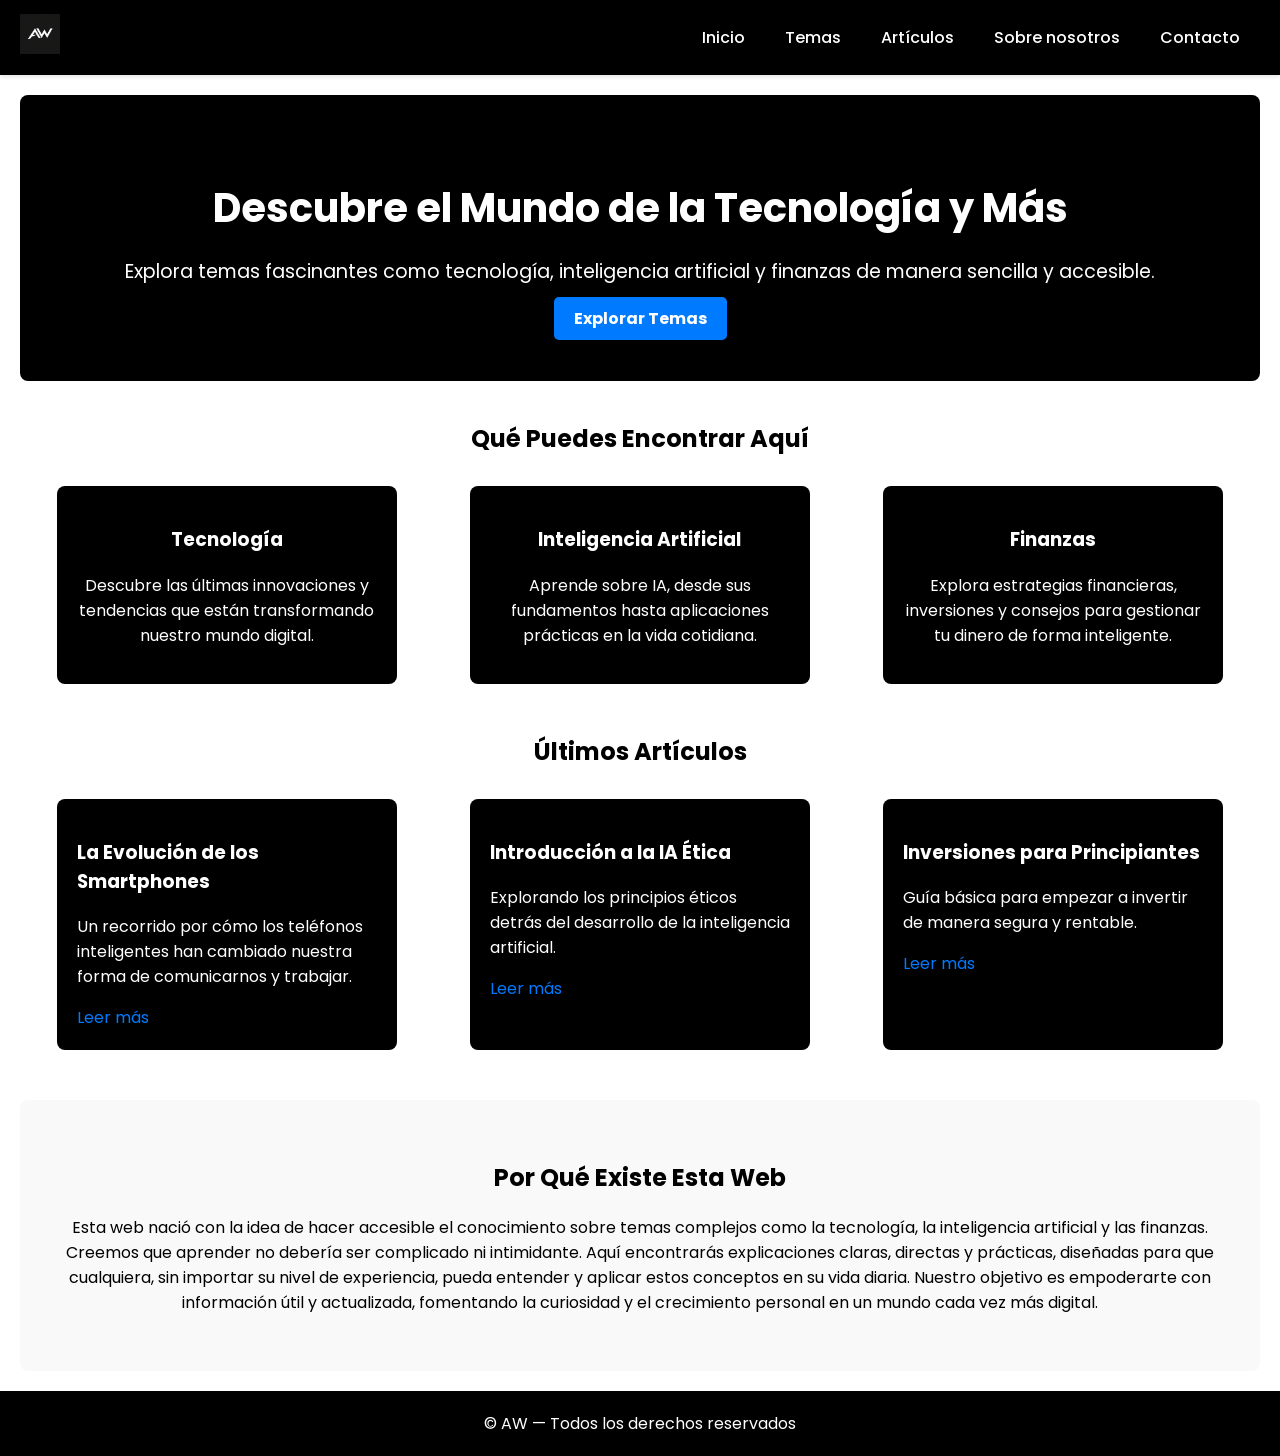
==== index.html @ abb4c3f6 "proyecto de una web 100% con ia" ====
<!DOCTYPE html>
<html lang="es">
<head>
    <meta charset="UTF-8">
    <meta name="viewport" content="width=device-width, initial-scale=1.0">
    <title>Proyecto Web</title>
    <link rel="stylesheet" href="assets/css/header.css">
    <link rel="icon" type="image/png" href="assets/img/logo.png">
</head>
<body>
    <header>
        <a href="index.html" class="logo-link">
            <img src="assets/img/logo.png" alt="Logo" class="logo">
        </a>
        <nav>
            <ul>
                <li><a href="index.html">Inicio</a></li>
                <li class="desplegable">
                    <a href="temas/todosTemas.html">Temas</a>
                    <ul class="submenú">
                        <li><a href="temas/tecnologia.html">Tecnología</a></li>
                        <li><a href="temas/ia.html">IA</a></li>
                        <li><a href="temas/finanzas.html">Finanzas</a></li>
                    </ul>
                </li>
                <li class="desplegable">
                    <a href="articulos/articulosTodo.html">Artículos</a>
                    <ul class="submenú">
                        <li><a href="articulos/articulo1.html">La Evolución de los Smartphones</a></li>
                        <li><a href="articulos/articulo2.html">Introducción a la IA Ética</a></li>
                        <li><a href="articulos/articulo3.html">Inversiones para Principiantes</a></li>
                    </ul>
                </li>
                <li><a href="about.html">Sobre nosotros</a></li>
                <li><a href="contacto.html">Contacto</a></li>
            </ul>
        </nav>
        <button id="hamburger" class="hamburger">
            <span></span>
            <span></span>
            <span></span>
        </button>
        <div id="mobile-menu" class="mobile-menu">
            <ul>
                <li><a href="index.html">Inicio</a></li>
                <li class="desplegable">
                    <a href="temas/todosTemas.html">Temas</a>
                    <ul class="submenú">
                        <li><a href="temas/tecnologia.html">Tecnología</a></li>
                        <li><a href="temas/ia.html">IA</a></li>
                        <li><a href="temas/finanzas.html">Finanzas</a></li>
                    </ul>
                </li>
                <li class="desplegable">
                    <a href="articulos/articulosTodo.html">Artículos</a>
                    <ul class="submenú">
                        <li><a href="articulos/articulo1.html">La Evolución de los Smartphones</a></li>
                        <li><a href="articulos/articulo2.html">Introducción a la IA Ética</a></li>
                        <li><a href="articulos/articulo3.html">Inversiones para Principiantes</a></li>
                    </ul>
                </li>
                <li><a href="about.html">Sobre nosotros</a></li>
                <li><a href="contacto.html">Contacto</a></li>
            </ul>
        </div>
    </header>
    <nav>
        <!-- Navegación -->
    </nav>
    <main style="padding: 20px; font-family: 'Poppins', sans-serif; background-color: #fff; color: #000;">
        <!-- Hero principal -->
        <section style="text-align: center; padding: 50px 20px; background-color: #000; color: #fff; border-radius: 8px; margin-bottom: 40px;">
            <h1 style="font-size: 2.5em; margin-bottom: 10px;">Descubre el Mundo de la Tecnología y Más</h1>
            <p style="font-size: 1.2em; margin-bottom: 20px;">Explora temas fascinantes como tecnología, inteligencia artificial y finanzas de manera sencilla y accesible.</p>
            <a href="temas/todosTemas.html" style="background-color: #007bff; color: #fff; padding: 10px 20px; text-decoration: none; border-radius: 5px; font-weight: bold;">Explorar Temas</a>
        </section>

        <!-- Qué puedes encontrar aquí -->
        <section style="margin-bottom: 40px;">
            <h2 style="text-align: center; margin-bottom: 20px;">Qué Puedes Encontrar Aquí</h2>
            <div style="display: flex; justify-content: space-around; flex-wrap: wrap;">
                <div style="background-color: #000; color: #fff; padding: 20px; margin: 10px; border-radius: 8px; width: 300px; text-align: center;">
                    <h3>Tecnología</h3>
                    <p>Descubre las últimas innovaciones y tendencias que están transformando nuestro mundo digital.</p>
                </div>
                <div style="background-color: #000; color: #fff; padding: 20px; margin: 10px; border-radius: 8px; width: 300px; text-align: center;">
                    <h3>Inteligencia Artificial</h3>
                    <p>Aprende sobre IA, desde sus fundamentos hasta aplicaciones prácticas en la vida cotidiana.</p>
                </div>
                <div style="background-color: #000; color: #fff; padding: 20px; margin: 10px; border-radius: 8px; width: 300px; text-align: center;">
                    <h3>Finanzas</h3>
                    <p>Explora estrategias financieras, inversiones y consejos para gestionar tu dinero de forma inteligente.</p>
                </div>
            </div>
        </section>

        <!-- Últimos artículos -->
        <section style="margin-bottom: 40px;">
            <h2 style="text-align: center; margin-bottom: 20px;">Últimos Artículos</h2>
            <div style="display: flex; justify-content: space-around; flex-wrap: wrap;">
                <div style="background-color: #000; color: #fff; padding: 20px; margin: 10px; border-radius: 8px; width: 300px;">
                    <h3>La Evolución de los Smartphones</h3>
                    <p>Un recorrido por cómo los teléfonos inteligentes han cambiado nuestra forma de comunicarnos y trabajar.</p>
                    <a href="articulos/articulo1.html" style="color: #007bff; text-decoration: none;">Leer más</a>
                </div>
                <div style="background-color: #000; color: #fff; padding: 20px; margin: 10px; border-radius: 8px; width: 300px;">
                    <h3>Introducción a la IA Ética</h3>
                    <p>Explorando los principios éticos detrás del desarrollo de la inteligencia artificial.</p>
                    <a href="articulos/articulo2.html" style="color: #007bff; text-decoration: none;">Leer más</a>
                </div>
                <div style="background-color: #000; color: #fff; padding: 20px; margin: 10px; border-radius: 8px; width: 300px;">
                    <h3>Inversiones para Principiantes</h3>
                    <p>Guía básica para empezar a invertir de manera segura y rentable.</p>
                    <a href="articulos/articulo3.html" style="color: #007bff; text-decoration: none;">Leer más</a>
                </div>
            </div>
        </section>

        <!-- Por qué existe esta web -->
        <section style="text-align: center; padding: 40px; background-color: #f9f9f9; border-radius: 8px;">
            <h2>Por Qué Existe Esta Web</h2>
            <p>Esta web nació con la idea de hacer accesible el conocimiento sobre temas complejos como la tecnología, la inteligencia artificial y las finanzas. Creemos que aprender no debería ser complicado ni intimidante. Aquí encontrarás explicaciones claras, directas y prácticas, diseñadas para que cualquiera, sin importar su nivel de experiencia, pueda entender y aplicar estos conceptos en su vida diaria. Nuestro objetivo es empoderarte con información útil y actualizada, fomentando la curiosidad y el crecimiento personal en un mundo cada vez más digital.</p>
        </section>
    </main>
    <footer style="background-color: #000; color: #fff; text-align: center; padding: 20px; font-family: 'Poppins', sans-serif;">
        © AW — Todos los derechos reservados
    </footer>
<script src="assets/js/menu.js"></script>
</body>
</html>
---- assets/css/header.css ----
@import url('https://fonts.googleapis.com/css2?family=Poppins:wght@400;500;600&display=swap');

:root {
    --hover-color: #007bff;
    --primary-bg: #000;
    --primary-text: #fff;
    --body-bg: #fff;
    --body-text: #000;
}

body {
    background-color: var(--body-bg);
    color: var(--body-text);
    font-family: 'Poppins', sans-serif;
    margin: 0;
    padding: 0;
}

header {
    background-color: var(--primary-bg);
    color: var(--primary-text);
    display: flex;
    justify-content: space-between;
    align-items: center;
    padding: 10px 20px;
    box-shadow: 0 2px 4px rgba(0,0,0,0.1);
    position: sticky;
    top: 0;
    z-index: 1000;
    font-family: 'Poppins', sans-serif;
}

.logo {
    height: 40px;
    width: auto;
}

nav ul {
    list-style: none;
    margin: 0;
    padding: 0;
    display: flex;
    align-items: center;
}

nav li {
    position: relative;
}

nav a {
    display: block;
    padding: 15px 20px;
    text-decoration: none;
    color: var(--primary-text);
    font-weight: 500;
    transition: color 0.3s ease;
}

nav a:hover {
    color: var(--hover-color);
}

.desplegable .submenú {
    position: absolute;
    top: 100%;
    left: 0;
    background-color: var(--primary-bg);
    min-width: 200px;
    opacity: 0;
    visibility: hidden;
    transform: translateY(-10px);
    transition: opacity 0.3s ease, transform 0.3s ease, visibility 0.3s ease;
    box-shadow: 0 4px 8px rgba(0,0,0,0.1);
    border-radius: 4px;
}

.desplegable:hover .submenú {
    opacity: 1;
    visibility: visible;
    transform: translateY(0);
}

.submenú li {
    border-bottom: 1px solid #333;
}

.submenú li:last-child {
    border-bottom: none;
}

.submenú a {
    padding: 12px 20px;
    color: var(--primary-text);
}

.submenú a:hover {
    background-color: var(--hover-color);
    color: var(--primary-bg);
}

/* Estilos para menú hamburguesa */
.hamburger {
    display: none;
    flex-direction: column;
    justify-content: space-around;
    width: 30px;
    height: 30px;
    background: var(--primary-bg);
    border: none;
    cursor: pointer;
    padding: 0;
}

.hamburger span {
    width: 100%;
    height: 3px;
    background: var(--primary-text);
    transition: 0.3s;
}

.mobile-menu {
    display: none;
    position: absolute;
    top: 100%;
    left: 0;
    width: 100%;
    background: var(--primary-bg);
    z-index: 999;
    transform: translateY(-100%);
    opacity: 0;
    visibility: hidden;
    transition: transform 0.3s ease, opacity 0.3s ease, visibility 0.3s ease;
}

.mobile-menu.active {
    transform: translateY(0);
    opacity: 1;
    visibility: visible;
}

.mobile-menu ul {
    list-style: none;
    margin: 0;
    padding: 0;
}

.mobile-menu li {
    border-bottom: 1px solid #333;
}

.mobile-menu a {
    display: block;
    padding: 15px 20px;
    color: var(--primary-text);
    text-decoration: none;
    font-weight: 500;
}

.mobile-menu a:hover {
    color: var(--hover-color);
}

/* Media query para pantallas pequeñas */
@media screen and (max-width: 900px) {
    nav ul {
        display: none;
    }
    .hamburger {
        display: flex;
    }
    .mobile-menu {
        display: block;
    }
}




/* Asegurar que header no haga wrap y mantener altura mínima */
header {
    flex-wrap: nowrap;
    align-items: center;
}

/* Forzar ocultación del menú de escritorio en pantallas pequeñas */
@media screen and (max-width: 900px) {
    nav ul {
        display: none !important; /* forzar que no se muestre */
        visibility: hidden;
        height: 0;
        overflow: hidden;
    }

    .hamburger {
        display: flex;
        z-index: 1100;
    }

    /* El mobile-menu debe estar fuera del flujo y oculto por completo */
    .mobile-menu {
        display: none; /* no ocupar espacio hasta que se active */
        position: fixed; /* fijo para que no empuje el contenido */
        top: 60px; /* ajusta según la altura del header */
        left: 0;
        width: 100%;
        max-height: calc(100vh - 60px);
        overflow-y: auto;
        background: var(--primary-bg);
        z-index: 1050;
        transform: translateY(-10px);
        opacity: 0;
        visibility: hidden;
        transition: transform 0.25s ease, opacity 0.25s ease, visibility 0.25s;
    }

    /* Cuando esté activo, que se muestre */
    .mobile-menu.active {
        display: block;
        transform: translateY(0);
        opacity: 1;
        visibility: visible;
    }

    /* Ajustes de los enlaces dentro del mobile-menu */
    .mobile-menu ul {
        padding: 10px 0;
    }

    .mobile-menu li {
        border-bottom: 1px solid #111;
    }

    /* Evitar que el header aumente su altura por el mobile-menu */
    header {
        height: 60px; /* fija la altura del header en móvil */
    }
}
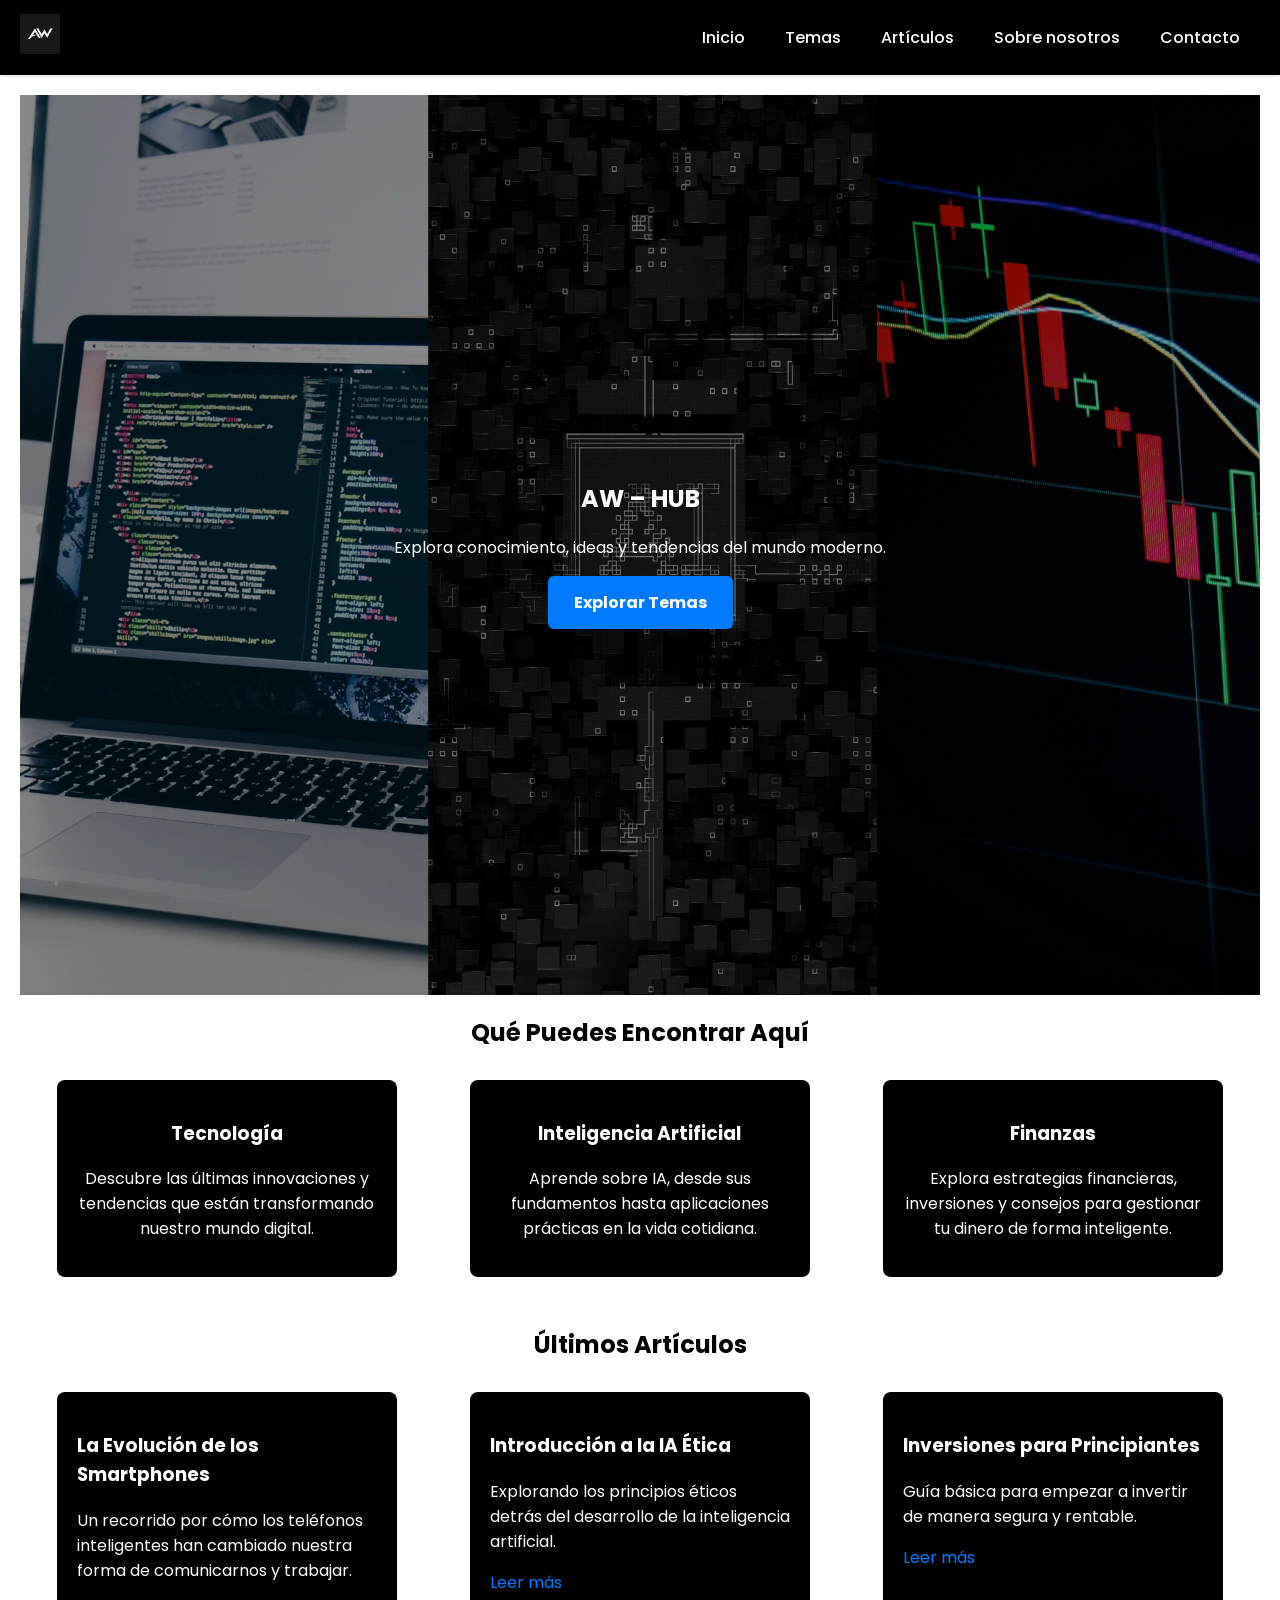
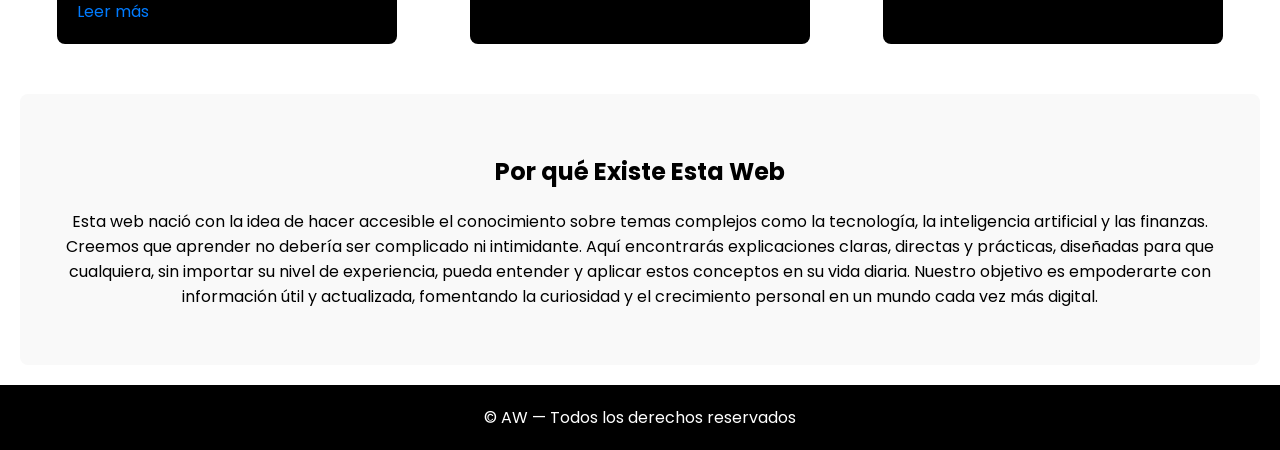
==== commit fd2168f3: "Hero creado en inicio" ====
--- a/index.html
+++ b/index.html
@@ -3,7 +3,7 @@
 <head>
     <meta charset="UTF-8">
     <meta name="viewport" content="width=device-width, initial-scale=1.0">
-    <title>Proyecto Web</title>
+    <title>AW HUB</title>
     <link rel="stylesheet" href="assets/css/header.css">
     <link rel="icon" type="image/png" href="assets/img/logo.png">
 </head>
@@ -35,44 +35,29 @@
                 <li><a href="contacto.html">Contacto</a></li>
             </ul>
         </nav>
-        <button id="hamburger" class="hamburger">
+        <button id="hamburger" class="hamburger" type="button" aria-controls="mobile-menu" aria-expanded="false" aria-label="Abrir menú de navegación">
             <span></span>
             <span></span>
             <span></span>
         </button>
-        <div id="mobile-menu" class="mobile-menu">
+        <div id="mobile-menu" class="mobile-menu" aria-hidden="true">
             <ul>
                 <li><a href="index.html">Inicio</a></li>
-                <li class="desplegable">
-                    <a href="temas/todosTemas.html">Temas</a>
-                    <ul class="submenú">
-                        <li><a href="temas/tecnologia.html">Tecnología</a></li>
-                        <li><a href="temas/ia.html">IA</a></li>
-                        <li><a href="temas/finanzas.html">Finanzas</a></li>
-                    </ul>
-                </li>
-                <li class="desplegable">
-                    <a href="articulos/articulosTodo.html">Artículos</a>
-                    <ul class="submenú">
-                        <li><a href="articulos/articulo1.html">La Evolución de los Smartphones</a></li>
-                        <li><a href="articulos/articulo2.html">Introducción a la IA Ética</a></li>
-                        <li><a href="articulos/articulo3.html">Inversiones para Principiantes</a></li>
-                    </ul>
-                </li>
+                <li><a href="temas/todosTemas.html">Temas</a></li>
+                <li><a href="articulos/articulosTodo.html">Artículos</a></li>
                 <li><a href="about.html">Sobre nosotros</a></li>
                 <li><a href="contacto.html">Contacto</a></li>
             </ul>
         </div>
     </header>
-    <nav>
-        <!-- Navegación -->
-    </nav>
     <main style="padding: 20px; font-family: 'Poppins', sans-serif; background-color: #fff; color: #000;">
         <!-- Hero principal -->
-        <section style="text-align: center; padding: 50px 20px; background-color: #000; color: #fff; border-radius: 8px; margin-bottom: 40px;">
-            <h1 style="font-size: 2.5em; margin-bottom: 10px;">Descubre el Mundo de la Tecnología y Más</h1>
-            <p style="font-size: 1.2em; margin-bottom: 20px;">Explora temas fascinantes como tecnología, inteligencia artificial y finanzas de manera sencilla y accesible.</p>
-            <a href="temas/todosTemas.html" style="background-color: #007bff; color: #fff; padding: 10px 20px; text-decoration: none; border-radius: 5px; font-weight: bold;">Explorar Temas</a>
+        <section class="hero">
+            <div class="hero-content">
+                <h1>AW – HUB</h1>
+                <p>Explora conocimiento, ideas y tendencias del mundo moderno.</p>
+                <a href="temas/todosTemas.html" class="hero-button">Explorar Temas</a>
+            </div>
         </section>
 
         <!-- Qué puedes encontrar aquí -->
@@ -118,7 +103,7 @@
 
         <!-- Por qué existe esta web -->
         <section style="text-align: center; padding: 40px; background-color: #f9f9f9; border-radius: 8px;">
-            <h2>Por Qué Existe Esta Web</h2>
+            <h2>Por qué Existe Esta Web</h2>
             <p>Esta web nació con la idea de hacer accesible el conocimiento sobre temas complejos como la tecnología, la inteligencia artificial y las finanzas. Creemos que aprender no debería ser complicado ni intimidante. Aquí encontrarás explicaciones claras, directas y prácticas, diseñadas para que cualquiera, sin importar su nivel de experiencia, pueda entender y aplicar estos conceptos en su vida diaria. Nuestro objetivo es empoderarte con información útil y actualizada, fomentando la curiosidad y el crecimiento personal en un mundo cada vez más digital.</p>
         </section>
     </main>
--- a/assets/css/header.css
+++ b/assets/css/header.css
@@ -14,6 +14,61 @@
     font-family: 'Poppins', sans-serif;
     margin: 0;
     padding: 0;
+    display: flex;
+    flex-direction: column;
+    min-height: 100vh;
+}
+
+main {
+    flex: 1;
+}
+
+.hero {
+    background-image: url('../img/img-fondo-inicio.png');
+    background-size: cover;
+    background-position: center;
+    background-repeat: no-repeat;
+    height: 100vh;
+    position: relative;
+    display: flex;
+    justify-content: center;
+    align-items: center;
+    text-align: center;
+    color: #fff;
+    overflow: hidden;
+}
+
+.hero::before {
+    content: '';
+    position: absolute;
+    top: 0;
+    left: 0;
+    width: 100%;
+    height: 100%;
+    background: rgba(0, 0, 0, 0.45);
+    z-index: 0;
+}
+
+.hero-content {
+    position: relative;
+    z-index: 1;
+    padding: 0 20px;
+    max-width: 980px;
+}
+
+.hero-button {
+    display: inline-block;
+    background-color: #007bff;
+    color: #fff;
+    padding: 14px 26px;
+    text-decoration: none;
+    border-radius: 6px;
+    font-weight: 700;
+    transition: background-color 0.25s ease;
+}
+
+.hero-button:hover {
+    background-color: #0056cc;
 }
 
 header {
@@ -103,19 +158,43 @@
     display: none;
     flex-direction: column;
     justify-content: space-around;
-    width: 30px;
-    height: 30px;
-    background: var(--primary-bg);
+    align-items: center;
+    width: 36px;
+    height: 36px;
+    background: transparent;
     border: none;
     cursor: pointer;
     padding: 0;
+    margin: 0;
+    box-sizing: border-box;
+    z-index: 1101;
+    touch-action: manipulation;
+    -webkit-tap-highlight-color: transparent;
 }
 
 .hamburger span {
     width: 100%;
     height: 3px;
     background: var(--primary-text);
-    transition: 0.3s;
+    border-radius: 2px;
+    transition: transform 0.25s ease, opacity 0.25s ease, background-color 0.25s ease;
+}
+
+.hamburger:focus-visible {
+    outline: 2px solid var(--hover-color);
+    outline-offset: 3px;
+}
+
+.hamburger.active span:nth-child(1) {
+    transform: translateY(10px) rotate(45deg);
+}
+
+.hamburger.active span:nth-child(2) {
+    opacity: 0;
+}
+
+.hamburger.active span:nth-child(3) {
+    transform: translateY(-10px) rotate(-45deg);
 }
 
 .mobile-menu {
@@ -123,25 +202,20 @@
     position: absolute;
     top: 100%;
     left: 0;
+    right: 0;
     width: 100%;
     background: var(--primary-bg);
-    z-index: 999;
-    transform: translateY(-100%);
-    opacity: 0;
-    visibility: hidden;
-    transition: transform 0.3s ease, opacity 0.3s ease, visibility 0.3s ease;
+    z-index: 1100;
 }
 
 .mobile-menu.active {
-    transform: translateY(0);
-    opacity: 1;
-    visibility: visible;
+    display: block;
 }
 
 .mobile-menu ul {
     list-style: none;
     margin: 0;
-    padding: 0;
+    padding: 10px 0;
 }
 
 .mobile-menu li {
@@ -162,76 +236,16 @@
 
 /* Media query para pantallas pequeñas */
 @media screen and (max-width: 900px) {
+    header {
+        flex-wrap: wrap;
+        padding: 10px 15px;
+    }
+
     nav ul {
         display: none;
     }
+
     .hamburger {
         display: flex;
     }
-    .mobile-menu {
-        display: block;
-    }
-}
-
-
-
-
-/* Asegurar que header no haga wrap y mantener altura mínima */
-header {
-    flex-wrap: nowrap;
-    align-items: center;
-}
-
-/* Forzar ocultación del menú de escritorio en pantallas pequeñas */
-@media screen and (max-width: 900px) {
-    nav ul {
-        display: none !important; /* forzar que no se muestre */
-        visibility: hidden;
-        height: 0;
-        overflow: hidden;
-    }
-
-    .hamburger {
-        display: flex;
-        z-index: 1100;
-    }
-
-    /* El mobile-menu debe estar fuera del flujo y oculto por completo */
-    .mobile-menu {
-        display: none; /* no ocupar espacio hasta que se active */
-        position: fixed; /* fijo para que no empuje el contenido */
-        top: 60px; /* ajusta según la altura del header */
-        left: 0;
-        width: 100%;
-        max-height: calc(100vh - 60px);
-        overflow-y: auto;
-        background: var(--primary-bg);
-        z-index: 1050;
-        transform: translateY(-10px);
-        opacity: 0;
-        visibility: hidden;
-        transition: transform 0.25s ease, opacity 0.25s ease, visibility 0.25s;
-    }
-
-    /* Cuando esté activo, que se muestre */
-    .mobile-menu.active {
-        display: block;
-        transform: translateY(0);
-        opacity: 1;
-        visibility: visible;
-    }
-
-    /* Ajustes de los enlaces dentro del mobile-menu */
-    .mobile-menu ul {
-        padding: 10px 0;
-    }
-
-    .mobile-menu li {
-        border-bottom: 1px solid #111;
-    }
-
-    /* Evitar que el header aumente su altura por el mobile-menu */
-    header {
-        height: 60px; /* fija la altura del header en móvil */
-    }
-}
+}
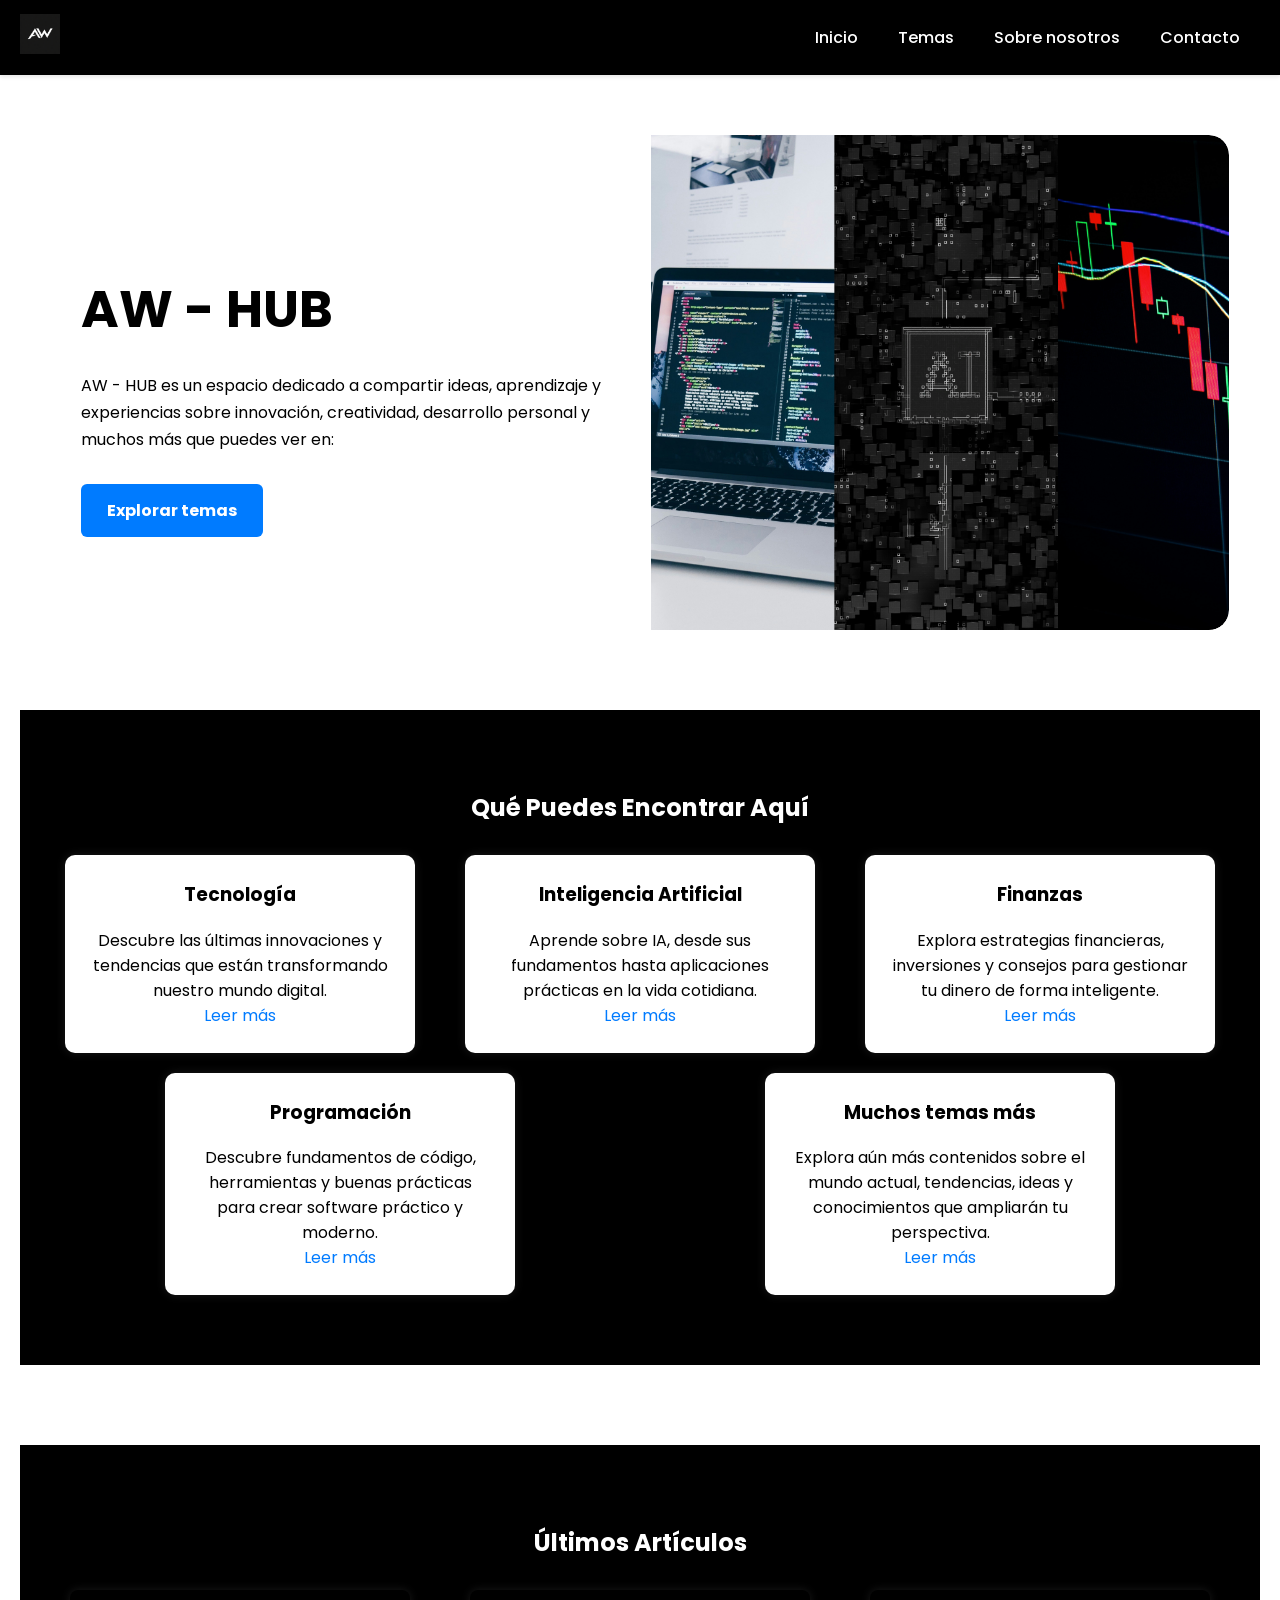
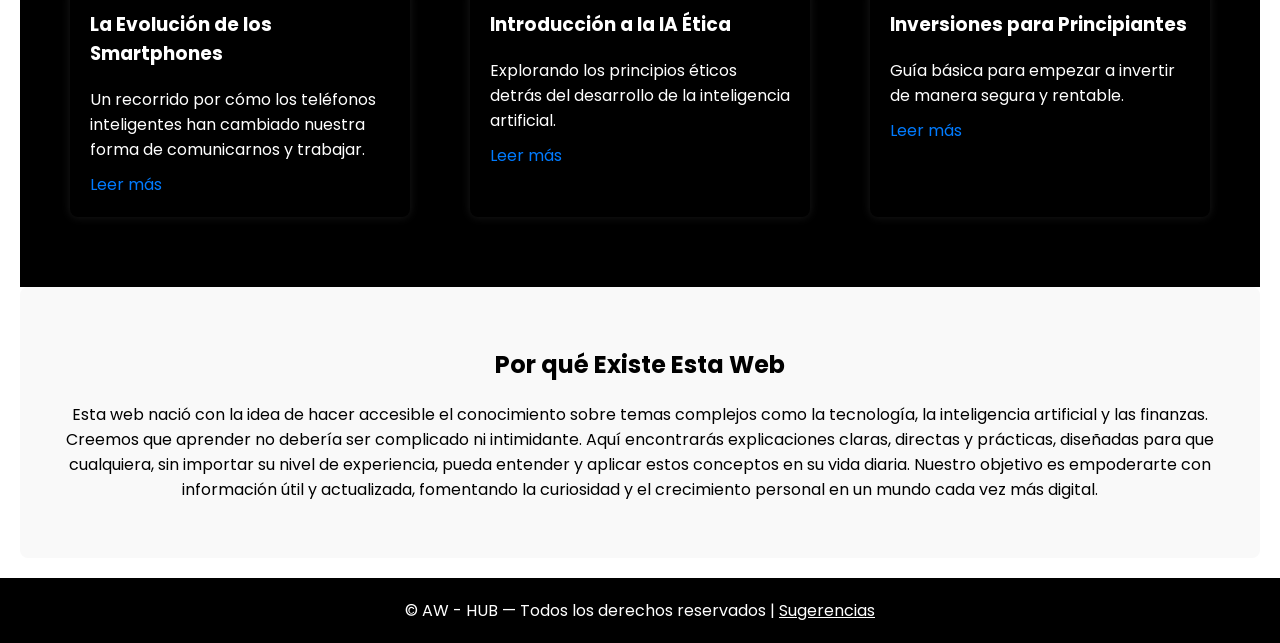
==== commit 833fb942: "muchos cambios y rediseños" ====
--- a/index.html
+++ b/index.html
@@ -1,4 +1,4 @@
-<!DOCTYPE html>
+﻿<!DOCTYPE html>
 <html lang="es">
 <head>
     <meta charset="UTF-8">
@@ -21,18 +21,11 @@
                         <li><a href="temas/tecnologia.html">Tecnología</a></li>
                         <li><a href="temas/ia.html">IA</a></li>
                         <li><a href="temas/finanzas.html">Finanzas</a></li>
-                    </ul>
-                </li>
-                <li class="desplegable">
-                    <a href="articulos/articulosTodo.html">Artículos</a>
-                    <ul class="submenú">
-                        <li><a href="articulos/articulo1.html">La Evolución de los Smartphones</a></li>
-                        <li><a href="articulos/articulo2.html">Introducción a la IA Ética</a></li>
-                        <li><a href="articulos/articulo3.html">Inversiones para Principiantes</a></li>
+                        <li><a href="temas/todosTemas.html">Más temas</a></li>
                     </ul>
                 </li>
                 <li><a href="about.html">Sobre nosotros</a></li>
-                <li><a href="contacto.html">Contacto</a></li>
+                <li><a href="Sugerencias.html">Contacto</a></li>
             </ul>
         </nav>
         <button id="hamburger" class="hamburger" type="button" aria-controls="mobile-menu" aria-expanded="false" aria-label="Abrir menú de navegación">
@@ -44,56 +37,74 @@
             <ul>
                 <li><a href="index.html">Inicio</a></li>
                 <li><a href="temas/todosTemas.html">Temas</a></li>
-                <li><a href="articulos/articulosTodo.html">Artículos</a></li>
+                <li><a href="temas/todosTemas.html">Más temas</a></li>
                 <li><a href="about.html">Sobre nosotros</a></li>
-                <li><a href="contacto.html">Contacto</a></li>
+                <li><a href="Sugerencias.html">Contacto</a></li>
             </ul>
         </div>
     </header>
     <main style="padding: 20px; font-family: 'Poppins', sans-serif; background-color: #fff; color: #000;">
         <!-- Hero principal -->
         <section class="hero">
-            <div class="hero-content">
-                <h1>AW – HUB</h1>
-                <p>Explora conocimiento, ideas y tendencias del mundo moderno.</p>
-                <a href="temas/todosTemas.html" class="hero-button">Explorar Temas</a>
+            <div class="hero-inner">
+                <div class="hero-left">
+                    <h1>AW - HUB</h1>
+                    <p>AW - HUB es un espacio dedicado a compartir ideas, aprendizaje y experiencias sobre innovación, creatividad, desarrollo personal y muchos más que puedes ver en:</p>
+                    <a href="temas/todosTemas.html" class="hero-button">Explorar temas</a>
+                </div>
+                <div class="hero-right">
+                    <img src="assets/img/img-fondo-inicio.png" alt="Imagen principal del hero">
+                </div>
             </div>
         </section>
 
         <!-- Qué puedes encontrar aquí -->
-        <section style="margin-bottom: 40px;">
+        <section class="what-you-find">
             <h2 style="text-align: center; margin-bottom: 20px;">Qué Puedes Encontrar Aquí</h2>
             <div style="display: flex; justify-content: space-around; flex-wrap: wrap;">
-                <div style="background-color: #000; color: #fff; padding: 20px; margin: 10px; border-radius: 8px; width: 300px; text-align: center;">
+                <div class="card fade-down">
                     <h3>Tecnología</h3>
                     <p>Descubre las últimas innovaciones y tendencias que están transformando nuestro mundo digital.</p>
+                    <a href="temas/tecnologia.html" style="color: #007bff; text-decoration: none;">Leer más</a>
                 </div>
-                <div style="background-color: #000; color: #fff; padding: 20px; margin: 10px; border-radius: 8px; width: 300px; text-align: center;">
+                <div class="card fade-down">
                     <h3>Inteligencia Artificial</h3>
                     <p>Aprende sobre IA, desde sus fundamentos hasta aplicaciones prácticas en la vida cotidiana.</p>
+                    <a href="temas/ia.html" style="color: #007bff; text-decoration: none;">Leer más</a>
                 </div>
-                <div style="background-color: #000; color: #fff; padding: 20px; margin: 10px; border-radius: 8px; width: 300px; text-align: center;">
+                <div class="card fade-down">
                     <h3>Finanzas</h3>
                     <p>Explora estrategias financieras, inversiones y consejos para gestionar tu dinero de forma inteligente.</p>
+                    <a href="temas/finanzas.html" style="color: #007bff; text-decoration: none;">Leer más</a>
+                </div>
+                <div class="card fade-down">
+                    <h3>Programación</h3>
+                    <p>Descubre fundamentos de código, herramientas y buenas prácticas para crear software práctico y moderno.</p>
+                    <a href="Progr.html" style="color: #007bff; text-decoration: none;">Leer más</a>
+                </div>
+                <div class="card fade-down">
+                    <h3>Muchos temas más</h3>
+                    <p>Explora aún más contenidos sobre el mundo actual, tendencias, ideas y conocimientos que ampliarán tu perspectiva.</p>
+                    <a href="temas/todosTemas.html" style="color: #007bff; text-decoration: none;">Leer más</a>
                 </div>
             </div>
         </section>
 
         <!-- Últimos artículos -->
-        <section style="margin-bottom: 40px;">
+        <section class="latest-articles">
             <h2 style="text-align: center; margin-bottom: 20px;">Últimos Artículos</h2>
             <div style="display: flex; justify-content: space-around; flex-wrap: wrap;">
-                <div style="background-color: #000; color: #fff; padding: 20px; margin: 10px; border-radius: 8px; width: 300px;">
+                <div class="article-card fade-down">
                     <h3>La Evolución de los Smartphones</h3>
                     <p>Un recorrido por cómo los teléfonos inteligentes han cambiado nuestra forma de comunicarnos y trabajar.</p>
                     <a href="articulos/articulo1.html" style="color: #007bff; text-decoration: none;">Leer más</a>
                 </div>
-                <div style="background-color: #000; color: #fff; padding: 20px; margin: 10px; border-radius: 8px; width: 300px;">
+                <div class="article-card fade-down">
                     <h3>Introducción a la IA Ética</h3>
                     <p>Explorando los principios éticos detrás del desarrollo de la inteligencia artificial.</p>
                     <a href="articulos/articulo2.html" style="color: #007bff; text-decoration: none;">Leer más</a>
                 </div>
-                <div style="background-color: #000; color: #fff; padding: 20px; margin: 10px; border-radius: 8px; width: 300px;">
+                <div class="article-card fade-down">
                     <h3>Inversiones para Principiantes</h3>
                     <p>Guía básica para empezar a invertir de manera segura y rentable.</p>
                     <a href="articulos/articulo3.html" style="color: #007bff; text-decoration: none;">Leer más</a>
@@ -108,8 +119,11 @@
         </section>
     </main>
     <footer style="background-color: #000; color: #fff; text-align: center; padding: 20px; font-family: 'Poppins', sans-serif;">
-        © AW — Todos los derechos reservados
+        © AW - HUB — Todos los derechos reservados | <a href="Sugerencias.html" style="color: #fff;">Sugerencias</a>
     </footer>
 <script src="assets/js/menu.js"></script>
+    <button id="backToTop" class="back-to-top" aria-label="Volver arriba">↑</button>
 </body>
-</html>+</html>
+
+
--- a/assets/css/header.css
+++ b/assets/css/header.css
@@ -24,29 +24,82 @@
 }
 
 .hero {
-    background-image: url('../img/img-fondo-inicio.png');
-    background-size: cover;
-    background-position: center;
-    background-repeat: no-repeat;
-    height: 100vh;
+    width: min(95%, 1200px);
+    max-width: 1200px;
+    margin: 40px auto 20px;
+    height: 55vh;
     position: relative;
     display: flex;
     justify-content: center;
     align-items: center;
-    text-align: center;
-    color: #fff;
+    text-align: left;
+    color: #000;
     overflow: hidden;
-}
-
-.hero::before {
-    content: '';
-    position: absolute;
-    top: 0;
-    left: 0;
+    background-color: #fff;
+    border-radius: 20px;
+}
+
+.hero-inner {
+    display: flex;
+    align-items: center;
+    justify-content: space-between;
     width: 100%;
     height: 100%;
-    background: rgba(0, 0, 0, 0.45);
-    z-index: 0;
+    gap: 20px;
+}
+
+.hero-left {
+    flex: 1 1 45%;
+    padding: 40px 30px;
+}
+
+.hero-left h1 {
+    font-size: clamp(2.5rem, 4vw, 4rem);
+    margin-bottom: 24px;
+    color: #000;
+}
+
+.hero-left p {
+    color: #000;
+    line-height: 1.7;
+    margin-bottom: 30px;
+}
+
+.hero-right {
+    flex: 1 1 50%;
+    height: 100%;
+    overflow: hidden;
+    border-radius: 0 20px 20px 0;
+    min-width: 40%;
+}
+
+.hero-right img {
+    width: 100%;
+    height: 100%;
+    object-fit: cover;
+    display: block;
+}
+
+@media screen and (max-width: 900px) {
+    .hero {
+        height: auto;
+    }
+
+    .hero-inner {
+        flex-direction: column;
+    }
+
+    .hero-left {
+        width: 100%;
+        padding: 20px;
+        text-align: center;
+    }
+
+    .hero-right {
+        width: 100%;
+        height: 40vh;
+        border-radius: 0 0 20px 20px;
+    }
 }
 
 .hero-content {
@@ -71,6 +124,93 @@
     background-color: #0056cc;
 }
 
+.back-to-top {
+    position: fixed;
+    right: 20px;
+    bottom: 20px;
+    width: 44px;
+    height: 44px;
+    border: none;
+    border-radius: 50%;
+    background: rgba(0,0,0,0.85);
+    color: #fff;
+    font-size: 1.4rem;
+    display: flex;
+    align-items: center;
+    justify-content: center;
+    cursor: pointer;
+    box-shadow: 0 10px 30px rgba(0,0,0,0.2);
+    opacity: 0;
+    transform: translateX(100%);
+    transition: opacity 0.3s ease, transform 0.3s ease;
+    z-index: 1200;
+    pointer-events: none;
+}
+
+.back-to-top.show {
+    opacity: 1;
+    transform: translateX(0);
+    pointer-events: auto;
+}
+
+main.theme-page {
+    max-width: 900px;
+    margin: 0 auto;
+    padding: 20px;
+    background: #fff;
+    color: #000;
+}
+
+main.theme-page h1 {
+    font-size: 2.5rem;
+    color: #000;
+    margin-bottom: 24px;
+    text-align: center;
+}
+
+main.theme-page p {
+    color: #000;
+    line-height: 1.6;
+    font-size: 1.1rem;
+    margin-bottom: 20px;
+}
+
+main.theme-page .theme-content {
+    display: flex;
+    flex-direction: column;
+    gap: 20px;
+}
+
+main.theme-page .theme-card {
+    background: #fff;
+    color: #000;
+    padding: 24px;
+    border-radius: 12px;
+    border: 1px solid #e5e5e5;
+    box-shadow: 0 10px 30px rgba(0, 0, 0, 0.04);
+}
+
+main.theme-page .theme-card h2,
+main.theme-page .theme-card h3 {
+    color: #000;
+    margin-top: 0;
+}
+
+main.theme-page .theme-card p {
+    margin: 0;
+}
+
+main.theme-page .subtopics {
+    display: flex;
+    justify-content: space-around;
+    flex-wrap: wrap;
+    gap: 20px;
+}
+
+main.theme-page .subtopics .theme-card {
+    width: 300px;
+}
+
 header {
     background-color: var(--primary-bg);
     color: var(--primary-text);
@@ -120,10 +260,10 @@
     top: 100%;
     left: 0;
     background-color: var(--primary-bg);
-    min-width: 200px;
+    min-width: 250px;
     opacity: 0;
     visibility: hidden;
-    transform: translateY(-10px);
+    transform: translateY(-10px) translateX(-50px);
     transition: opacity 0.3s ease, transform 0.3s ease, visibility 0.3s ease;
     box-shadow: 0 4px 8px rgba(0,0,0,0.1);
     border-radius: 4px;
@@ -132,7 +272,7 @@
 .desplegable:hover .submenú {
     opacity: 1;
     visibility: visible;
-    transform: translateY(0);
+    transform: translateY(0) translateX(-50px);
 }
 
 .submenú li {
@@ -233,6 +373,86 @@
 .mobile-menu a:hover {
     color: var(--hover-color);
 }
+/* Animación fade-down */
+.fade-down {
+    opacity: 0;
+    transform: translateY(-30px);
+    transition: opacity 0.8s ease, transform 0.8s ease;
+}
+
+.fade-down.visible {
+    opacity: 1;
+    transform: translateY(0);
+}
+
+/* Sección Qué Puedes Encontrar Aquí */
+.what-you-find {
+    margin-top: 80px;
+    padding: 60px 20px;
+    background: #000;
+}
+
+.what-you-find h2 {
+    color: #fff;
+}
+
+.card {
+    background: #fff;
+    color: #000;
+    padding: 25px;
+    margin: 10px;
+    border-radius: 10px;
+    width: 300px;
+    text-align: center;
+    box-shadow: 0 0 10px rgba(255, 255, 255, 0.1);
+    transition: transform 0.3s ease;
+}
+
+.card:hover {
+    transform: translateY(-5px);
+}
+
+.card h3 {
+    margin-top: 0;
+}
+
+.card p {
+    margin-bottom: 0;
+}
+
+/* Sección Últimos Artículos */
+.latest-articles {
+    margin-top: 80px;
+    padding: 60px 20px;
+    background: #000;
+}
+
+.latest-articles h2 {
+    color: #fff;
+}
+
+.article-card {
+    background: #000;
+    color: #fff;
+    padding: 20px;
+    margin: 10px;
+    border-radius: 8px;
+    width: 300px;
+    box-shadow: 0 0 10px rgba(255, 255, 255, 0.1);
+    transition: transform 0.3s ease;
+}
+
+.article-card:hover {
+    transform: translateY(-5px);
+}
+
+.article-card h3 {
+    margin-top: 0;
+}
+
+.article-card p {
+    margin-bottom: 10px;
+}
 
 /* Media query para pantallas pequeñas */
 @media screen and (max-width: 900px) {
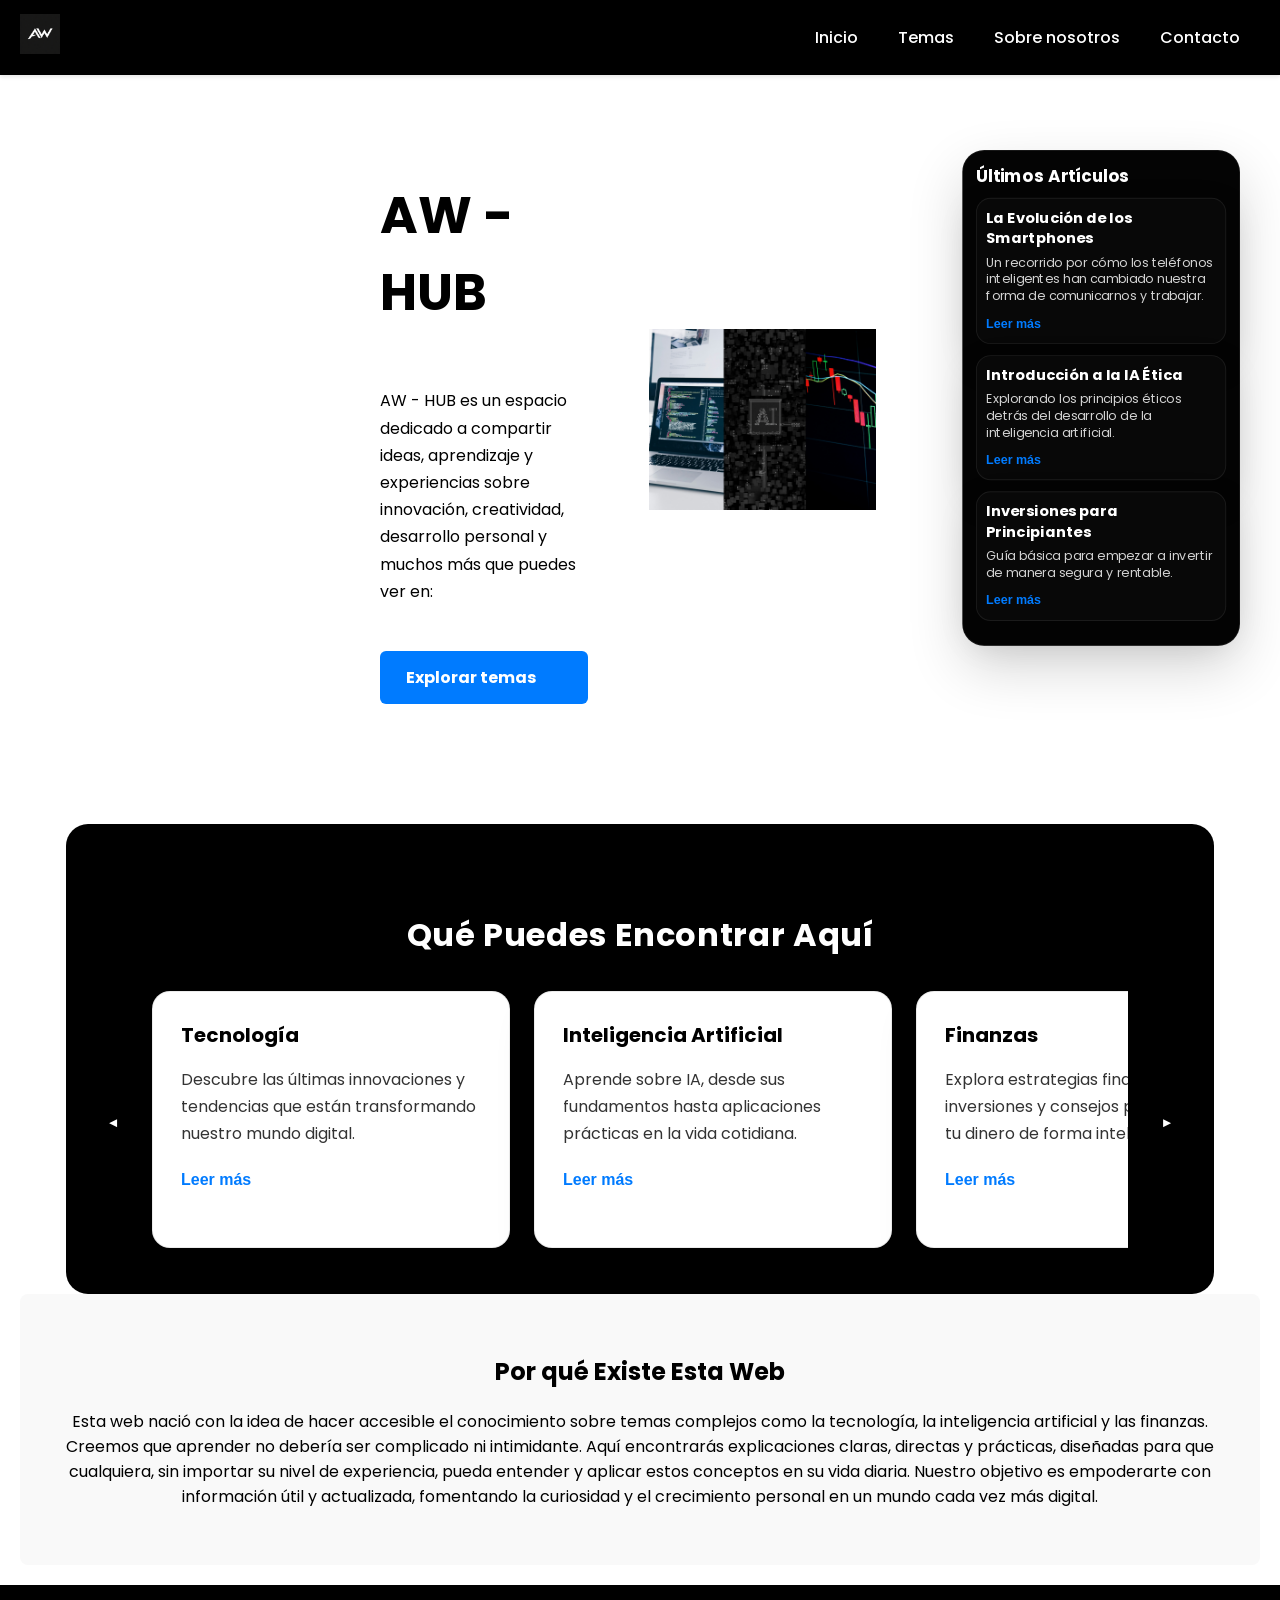
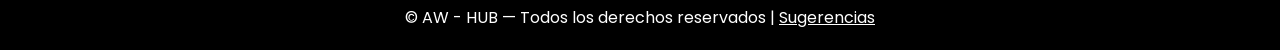
==== commit 4e1cb427: "rediseño de la pagina principal" ====
--- a/index.html
+++ b/index.html
@@ -46,69 +46,71 @@
     <main style="padding: 20px; font-family: 'Poppins', sans-serif; background-color: #fff; color: #000;">
         <!-- Hero principal -->
         <section class="hero">
-            <div class="hero-inner">
+            <div class="hero-layout">
                 <div class="hero-left">
                     <h1>AW - HUB</h1>
                     <p>AW - HUB es un espacio dedicado a compartir ideas, aprendizaje y experiencias sobre innovación, creatividad, desarrollo personal y muchos más que puedes ver en:</p>
                     <a href="temas/todosTemas.html" class="hero-button">Explorar temas</a>
                 </div>
+                <div class="hero-center">
+                    <img src="assets/img/img-fondo-inicio.png" alt="Imagen principal del hero">
+                </div>
                 <div class="hero-right">
-                    <img src="assets/img/img-fondo-inicio.png" alt="Imagen principal del hero">
+                    <div class="latest-articles">
+                        <h2>Últimos Artículos</h2>
+                        <div class="article-card fade-down">
+                            <h3>La Evolución de los Smartphones</h3>
+                            <p>Un recorrido por cómo los teléfonos inteligentes han cambiado nuestra forma de comunicarnos y trabajar.</p>
+                            <a href="articulos/articulo1.html" class="article-link">Leer más</a>
+                        </div>
+                        <div class="article-card fade-down">
+                            <h3>Introducción a la IA Ética</h3>
+                            <p>Explorando los principios éticos detrás del desarrollo de la inteligencia artificial.</p>
+                            <a href="articulos/articulo2.html" class="article-link">Leer más</a>
+                        </div>
+                        <div class="article-card fade-down">
+                            <h3>Inversiones para Principiantes</h3>
+                            <p>Guía básica para empezar a invertir de manera segura y rentable.</p>
+                            <a href="articulos/articulo3.html" class="article-link">Leer más</a>
+                        </div>
+                    </div>
                 </div>
             </div>
         </section>
 
         <!-- Qué puedes encontrar aquí -->
         <section class="what-you-find">
-            <h2 style="text-align: center; margin-bottom: 20px;">Qué Puedes Encontrar Aquí</h2>
-            <div style="display: flex; justify-content: space-around; flex-wrap: wrap;">
-                <div class="card fade-down">
-                    <h3>Tecnología</h3>
-                    <p>Descubre las últimas innovaciones y tendencias que están transformando nuestro mundo digital.</p>
-                    <a href="temas/tecnologia.html" style="color: #007bff; text-decoration: none;">Leer más</a>
+            <h2 class="section-title">Qué Puedes Encontrar Aquí</h2>
+            <div class="que-carousel">
+                <button class="que-arrow que-prev" aria-label="Anterior">◄</button>
+                <div class="que-track" id="queTrack">
+                    <div class="que-card fade-down">
+                        <h3>Tecnología</h3>
+                        <p>Descubre las últimas innovaciones y tendencias que están transformando nuestro mundo digital.</p>
+                        <a href="temas/tecnologia.html" class="card-link">Leer más</a>
+                    </div>
+                    <div class="que-card fade-down">
+                        <h3>Inteligencia Artificial</h3>
+                        <p>Aprende sobre IA, desde sus fundamentos hasta aplicaciones prácticas en la vida cotidiana.</p>
+                        <a href="temas/ia.html" class="card-link">Leer más</a>
+                    </div>
+                    <div class="que-card fade-down">
+                        <h3>Finanzas</h3>
+                        <p>Explora estrategias financieras, inversiones y consejos para gestionar tu dinero de forma inteligente.</p>
+                        <a href="temas/finanzas.html" class="card-link">Leer más</a>
+                    </div>
+                    <div class="que-card fade-down">
+                        <h3>Programación</h3>
+                        <p>Descubre fundamentos de código, herramientas y buenas prácticas para crear software práctico y moderno.</p>
+                        <a href="Progr.html" class="card-link">Leer más</a>
+                    </div>
+                    <div class="que-card fade-down">
+                        <h3>Muchos temas más</h3>
+                        <p>Explora aún más contenidos sobre el mundo actual, tendencias, ideas y conocimientos que ampliarán tu perspectiva.</p>
+                        <a href="temas/todosTemas.html" class="card-link">Leer más</a>
+                    </div>
                 </div>
-                <div class="card fade-down">
-                    <h3>Inteligencia Artificial</h3>
-                    <p>Aprende sobre IA, desde sus fundamentos hasta aplicaciones prácticas en la vida cotidiana.</p>
-                    <a href="temas/ia.html" style="color: #007bff; text-decoration: none;">Leer más</a>
-                </div>
-                <div class="card fade-down">
-                    <h3>Finanzas</h3>
-                    <p>Explora estrategias financieras, inversiones y consejos para gestionar tu dinero de forma inteligente.</p>
-                    <a href="temas/finanzas.html" style="color: #007bff; text-decoration: none;">Leer más</a>
-                </div>
-                <div class="card fade-down">
-                    <h3>Programación</h3>
-                    <p>Descubre fundamentos de código, herramientas y buenas prácticas para crear software práctico y moderno.</p>
-                    <a href="Progr.html" style="color: #007bff; text-decoration: none;">Leer más</a>
-                </div>
-                <div class="card fade-down">
-                    <h3>Muchos temas más</h3>
-                    <p>Explora aún más contenidos sobre el mundo actual, tendencias, ideas y conocimientos que ampliarán tu perspectiva.</p>
-                    <a href="temas/todosTemas.html" style="color: #007bff; text-decoration: none;">Leer más</a>
-                </div>
-            </div>
-        </section>
-
-        <!-- Últimos artículos -->
-        <section class="latest-articles">
-            <h2 style="text-align: center; margin-bottom: 20px;">Últimos Artículos</h2>
-            <div style="display: flex; justify-content: space-around; flex-wrap: wrap;">
-                <div class="article-card fade-down">
-                    <h3>La Evolución de los Smartphones</h3>
-                    <p>Un recorrido por cómo los teléfonos inteligentes han cambiado nuestra forma de comunicarnos y trabajar.</p>
-                    <a href="articulos/articulo1.html" style="color: #007bff; text-decoration: none;">Leer más</a>
-                </div>
-                <div class="article-card fade-down">
-                    <h3>Introducción a la IA Ética</h3>
-                    <p>Explorando los principios éticos detrás del desarrollo de la inteligencia artificial.</p>
-                    <a href="articulos/articulo2.html" style="color: #007bff; text-decoration: none;">Leer más</a>
-                </div>
-                <div class="article-card fade-down">
-                    <h3>Inversiones para Principiantes</h3>
-                    <p>Guía básica para empezar a invertir de manera segura y rentable.</p>
-                    <a href="articulos/articulo3.html" style="color: #007bff; text-decoration: none;">Leer más</a>
-                </div>
+                <button class="que-arrow que-next" aria-label="Siguiente">►</button>
             </div>
         </section>
 
@@ -122,6 +124,61 @@
         © AW - HUB — Todos los derechos reservados | <a href="Sugerencias.html" style="color: #fff;">Sugerencias</a>
     </footer>
 <script src="assets/js/menu.js"></script>
+<script>
+    const queTrack = document.getElementById('queTrack');
+    const prevArrow = document.querySelector('.que-prev');
+    const nextArrow = document.querySelector('.que-next');
+    if (queTrack && prevArrow && nextArrow) {
+        const getCardSize = () => {
+            const card = queTrack.querySelector('.que-card');
+            const gap = parseInt(getComputedStyle(queTrack).gap, 10) || 24;
+            return card ? card.offsetWidth + gap : 324;
+        };
+
+        let autoScrollTimer;
+        let pauseTimer;
+
+        const scrollStep = (direction = 1) => {
+            const step = getCardSize() * direction;
+            const maxScroll = queTrack.scrollWidth - queTrack.clientWidth;
+            let next = queTrack.scrollLeft + step;
+            if (direction > 0 && next > maxScroll + 5) {
+                next = 0;
+            }
+            if (direction < 0 && next < 0) {
+                next = maxScroll;
+            }
+            queTrack.scrollTo({ left: next, behavior: 'smooth' });
+        };
+
+        const pauseAutoScroll = () => {
+            clearInterval(autoScrollTimer);
+            clearTimeout(pauseTimer);
+            pauseTimer = setTimeout(() => {
+                autoScrollTimer = setInterval(() => scrollStep(1), 3600);
+            }, 5000);
+        };
+
+        prevArrow.addEventListener('click', () => {
+            scrollStep(-1);
+            pauseAutoScroll();
+        });
+
+        nextArrow.addEventListener('click', () => {
+            scrollStep(1);
+            pauseAutoScroll();
+        });
+
+        queTrack.addEventListener('scroll', () => {
+            clearTimeout(pauseTimer);
+            pauseTimer = setTimeout(() => {
+                autoScrollTimer = setInterval(() => scrollStep(1), 3600);
+            }, 5000);
+        }, { passive: true });
+
+        autoScrollTimer = setInterval(() => scrollStep(1), 3600);
+    }
+</script>
     <button id="backToTop" class="back-to-top" aria-label="Volver arriba">↑</button>
 </body>
 </html>
--- a/assets/css/header.css
+++ b/assets/css/header.css
@@ -24,33 +24,26 @@
 }
 
 .hero {
-    width: min(95%, 1200px);
-    max-width: 1200px;
-    margin: 40px auto 20px;
-    height: 55vh;
-    position: relative;
-    display: flex;
+    width: 100%;
+    max-width: none;
+    margin: 0;
+    padding: 40px 0;
+}
+
+.hero-layout {
+    display: flex;
+    align-items: center;
+    justify-content: space-between;
+    gap: 40px;
+    width: 100%;
+}
+
+.hero-left {
+    flex: 1;
+    display: flex;
+    flex-direction: column;
     justify-content: center;
-    align-items: center;
-    text-align: left;
-    color: #000;
-    overflow: hidden;
-    background-color: #fff;
-    border-radius: 20px;
-}
-
-.hero-inner {
-    display: flex;
-    align-items: center;
-    justify-content: space-between;
-    width: 100%;
-    height: 100%;
-    gap: 20px;
-}
-
-.hero-left {
-    flex: 1 1 45%;
-    padding: 40px 30px;
+    gap: 16px;
 }
 
 .hero-left h1 {
@@ -65,28 +58,157 @@
     margin-bottom: 30px;
 }
 
+.hero-center {
+    flex: 1.3;
+    display: flex;
+    align-items: center;
+    justify-content: center;
+}
+
+.hero-center img {
+    width: 100%;
+    height: auto;
+    display: block;
+}
+
 .hero-right {
-    flex: 1 1 50%;
-    height: 100%;
-    overflow: hidden;
-    border-radius: 0 20px 20px 0;
-    min-width: 40%;
-}
-
-.hero-right img {
-    width: 100%;
-    height: 100%;
-    object-fit: cover;
-    display: block;
+    width: 380px;
+    margin-right: 24px;
+    display: flex;
+    flex-direction: column;
+    justify-content: center;
+    background: #040404;
+    border-radius: 24px;
+    border: 1px solid rgba(255, 255, 255, 0.08);
+    box-shadow: 0 24px 60px rgba(0, 0, 0, 0.16);
+    padding: 28px;
+}
+
+
+
+
+
+
+/* Panel ligeramente más grande */
+.hero-right {
+    width: 300px !important;        /* antes 260px → ahora un poco más ancho */
+    margin-right: 20px !important;
+    padding: 0 !important;
+    transform: scale(0.92) !important; /* antes 0.85 → ahora más grande */
+    transform-origin: top right !important;
+}
+
+.hero-left {
+    margin-left: 360px !important; /* Ajusta el valor a tu gusto */
+}
+
+
+/* Contenedor interno */
+.latest-articles {
+    padding: 14px !important;       /* un poco más de aire */
+}
+
+/* Título */
+.latest-articles h2 {
+    font-size: 1.15rem !important;  /* un poco más grande */
+    margin-bottom: 10px !important;
+}
+
+/* Tarjetas */
+.article-card {
+    padding: 10px !important;
+    margin-bottom: 12px !important;
+}
+
+.article-card h3 {
+    font-size: 1rem !important;     /* más legible */
+    margin-bottom: 6px !important;
+}
+
+.article-card p {
+    font-size: 0.85rem !important;
+    line-height: 1.35 !important;
+    margin-bottom: 6px !important;
+}
+
+.article-link {
+    font-size: 0.85rem !important;
+}
+
+/* Reducir tamaño de la imagen del hero */
+.hero-center img {
+    width: 84% !important;   /* antes 100% → ahora más pequeña */
+    max-width: 690px !important; /* límite para que no crezca demasiado */
+    height: auto !important;
+    display: block !important;
+    margin: 0 auto !important; /* centrada */
+}
+
+
+
+
+
+
+.hero-right .latest-articles h2 {
+    margin-top: 0;
+    margin-bottom: 24px;
+    color: #fff;
+    font-size: clamp(1.75rem, 2vw, 2.2rem);
+}
+
+.hero-right .article-card {
+    background: #080808;
+    color: #fff;
+    padding: 24px;
+    margin-bottom: 18px;
+    border-radius: 16px;
+    border: 1px solid rgba(255, 255, 255, 0.08);
+    box-shadow: 0 18px 40px rgba(0, 0, 0, 0.18);
+    transition: transform 0.3s ease, box-shadow 0.3s ease;
+}
+
+.hero-right .article-card:last-child {
+    margin-bottom: 0;
+}
+
+.hero-right .article-card:hover {
+    transform: translateY(-4px);
+    box-shadow: 0 24px 50px rgba(0, 0, 0, 0.24);
+}
+
+.hero-right .article-card h3 {
+    margin-top: 0;
+    margin-bottom: 12px;
+    color: #fff;
+    font-size: 1.08rem;
+    line-height: 1.4;
+}
+
+.hero-right .article-card p {
+    margin: 0 0 16px;
+    color: #d3d3d3;
+    line-height: 1.7;
+    font-size: 0.98rem;
+}
+
+.article-link {
+    color: #007bff;
+    text-decoration: none;
+    font-weight: 600;
+}
+
+.article-link:hover {
+    text-decoration: underline;
 }
 
 @media screen and (max-width: 900px) {
     .hero {
-        height: auto;
-    }
-
-    .hero-inner {
+        min-height: auto;
+    }
+
+    .hero-layout {
         flex-direction: column;
+        gap: 20px;
     }
 
     .hero-left {
@@ -95,10 +217,11 @@
         text-align: center;
     }
 
+    .hero-center,
     .hero-right {
         width: 100%;
-        height: 40vh;
-        border-radius: 0 0 20px 20px;
+        min-width: auto;
+        border-radius: 20px;
     }
 }
 
@@ -387,71 +510,106 @@
 
 /* Sección Qué Puedes Encontrar Aquí */
 .what-you-find {
-    margin-top: 80px;
-    padding: 60px 20px;
+    margin: 80px auto 0;
+    padding: 60px 24px 40px;
     background: #000;
+    max-width: 1100px;
+    border-radius: 22px;
 }
 
 .what-you-find h2 {
     color: #fff;
-}
-
-.card {
-    background: #fff;
-    color: #000;
-    padding: 25px;
-    margin: 10px;
-    border-radius: 10px;
-    width: 300px;
     text-align: center;
-    box-shadow: 0 0 10px rgba(255, 255, 255, 0.1);
-    transition: transform 0.3s ease;
-}
-
-.card:hover {
-    transform: translateY(-5px);
-}
-
-.card h3 {
-    margin-top: 0;
-}
-
-.card p {
-    margin-bottom: 0;
-}
-
-/* Sección Últimos Artículos */
-.latest-articles {
-    margin-top: 80px;
-    padding: 60px 20px;
-    background: #000;
-}
-
-.latest-articles h2 {
-    color: #fff;
-}
-
-.article-card {
+    font-size: clamp(2rem, 2.5vw, 2.5rem);
+    margin-bottom: 32px;
+    letter-spacing: 0.02em;
+}
+
+.que-carousel {
+    display: flex;
+    align-items: center;
+    justify-content: space-between;
+    gap: 16px;
+}
+
+.que-arrow {
+    flex: 0 0 auto;
+    width: 46px;
+    height: 46px;
+    border-radius: 50%;
+    border: none;
     background: #000;
     color: #fff;
-    padding: 20px;
-    margin: 10px;
-    border-radius: 8px;
-    width: 300px;
-    box-shadow: 0 0 10px rgba(255, 255, 255, 0.1);
-    transition: transform 0.3s ease;
-}
-
-.article-card:hover {
-    transform: translateY(-5px);
-}
-
-.article-card h3 {
+    display: flex;
+    align-items: center;
+    justify-content: center;
+    box-shadow: 0 10px 25px rgba(0, 0, 0, 0.25);
+    cursor: pointer;
+    transition: transform 0.2s ease, box-shadow 0.2s ease, background 0.2s ease;
+}
+
+.que-arrow:hover {
+    transform: translateY(-1px);
+    box-shadow: 0 14px 30px rgba(0, 0, 0, 0.32);
+    background: #111;
+}
+
+.que-track {
+    flex: 1 1 auto;
+    display: flex;
+    gap: 24px;
+    overflow: hidden;
+    scroll-snap-type: x mandatory;
+    padding-bottom: 6px;
+    -webkit-overflow-scrolling: touch;
+    scrollbar-width: none;
+    -ms-overflow-style: none;
+}
+
+.que-track::-webkit-scrollbar {
+    display: none;
+}
+
+.que-card {
+    background: #fff;
+    color: #000;
+    min-width: 280px;
+    max-width: 300px;
+    flex: 0 0 300px;
+    border-radius: 18px;
+    box-shadow: 0 22px 40px rgba(0, 0, 0, 0.12);
+    border: 1px solid rgba(0, 0, 0, 0.08);
+    padding: 28px;
+    scroll-snap-align: start;
+    text-align: left;
+    transition: transform 0.25s ease, box-shadow 0.25s ease;
+}
+
+.que-card:hover {
+    transform: translateY(-2px);
+    box-shadow: 0 28px 50px rgba(0, 0, 0, 0.16);
+}
+
+.que-card h3 {
     margin-top: 0;
-}
-
-.article-card p {
-    margin-bottom: 10px;
+    margin-bottom: 16px;
+    font-size: 1.25rem;
+}
+
+.que-card p {
+    margin-bottom: 20px;
+    line-height: 1.7;
+    color: #333;
+}
+
+.card-link {
+    color: #007bff;
+    text-decoration: none;
+    font-weight: 600;
+}
+
+.card-link:hover {
+    text-decoration: underline;
 }
 
 /* Media query para pantallas pequeñas */
@@ -468,4 +626,54 @@
     .hamburger {
         display: flex;
     }
-}
+
+    .hero-layout {
+        flex-direction: column;
+    }
+
+    .hero-left {
+        width: 100%;
+        padding: 20px;
+        text-align: center;
+    }
+
+    .hero-center,
+    .hero-right {
+        width: 100%;
+        min-width: auto;
+        border-radius: 20px;
+        margin-right: 0;
+    }
+
+    .que-carousel {
+        flex-direction: column;
+        align-items: stretch;
+    }
+
+    .que-arrow {
+        display: none;
+    }
+
+    .que-track {
+        overflow-x: auto;
+        scroll-snap-type: x proximity;
+    }
+}
+
+@media (max-width: 768px) {
+    .hero-layout {
+        flex-direction: column;
+        align-items: center;
+    }
+    .hero-right {
+        width: 100%;
+        margin-right: 0;
+    }
+}
+
+@media (max-width: 768px) {
+    .hero-left {
+        margin-left: 0 !important;   /* elimina el margen en móvil */
+        padding-left: 16px !important; /* deja un pequeño margen agradable */
+    }
+}
